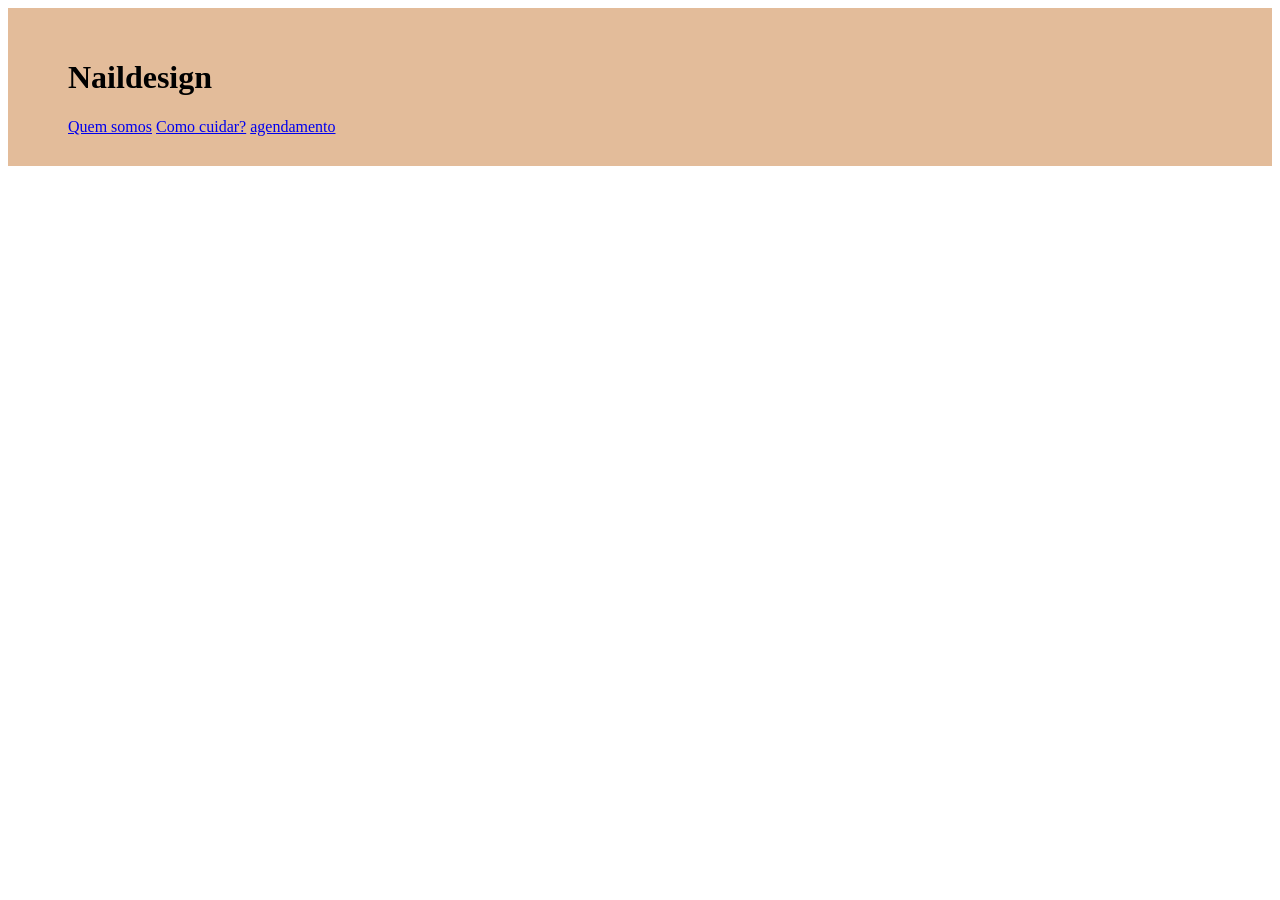
==== index.html @ 1344aaf9 "att" ====
<!DOCTYPE html>
<html lang="en">
<head>
    <meta charset="UTF-8">
    <meta name="viewport" content="width=device-width, initial-scale=1.0">
    <title>Naildesign</title>
    <link rel="stylesheet" href="style.css">
</head>
<body>
    <header>
        <h1>
            Naildesign
        </h1>
        <nav>
            <a href="quemsomos.html">Quem somos</a>
            <a href="comocuidar.htm">Como cuidar?</a>
            <a href="agendamento.html">agendamento</a>
        </nav>
    </header>
    
</body>
</html>
---- style.css ----
header{
    background-color: #E3BC9A;
    padding: 30px 60px;
    justify-content: space-between; 
    

}
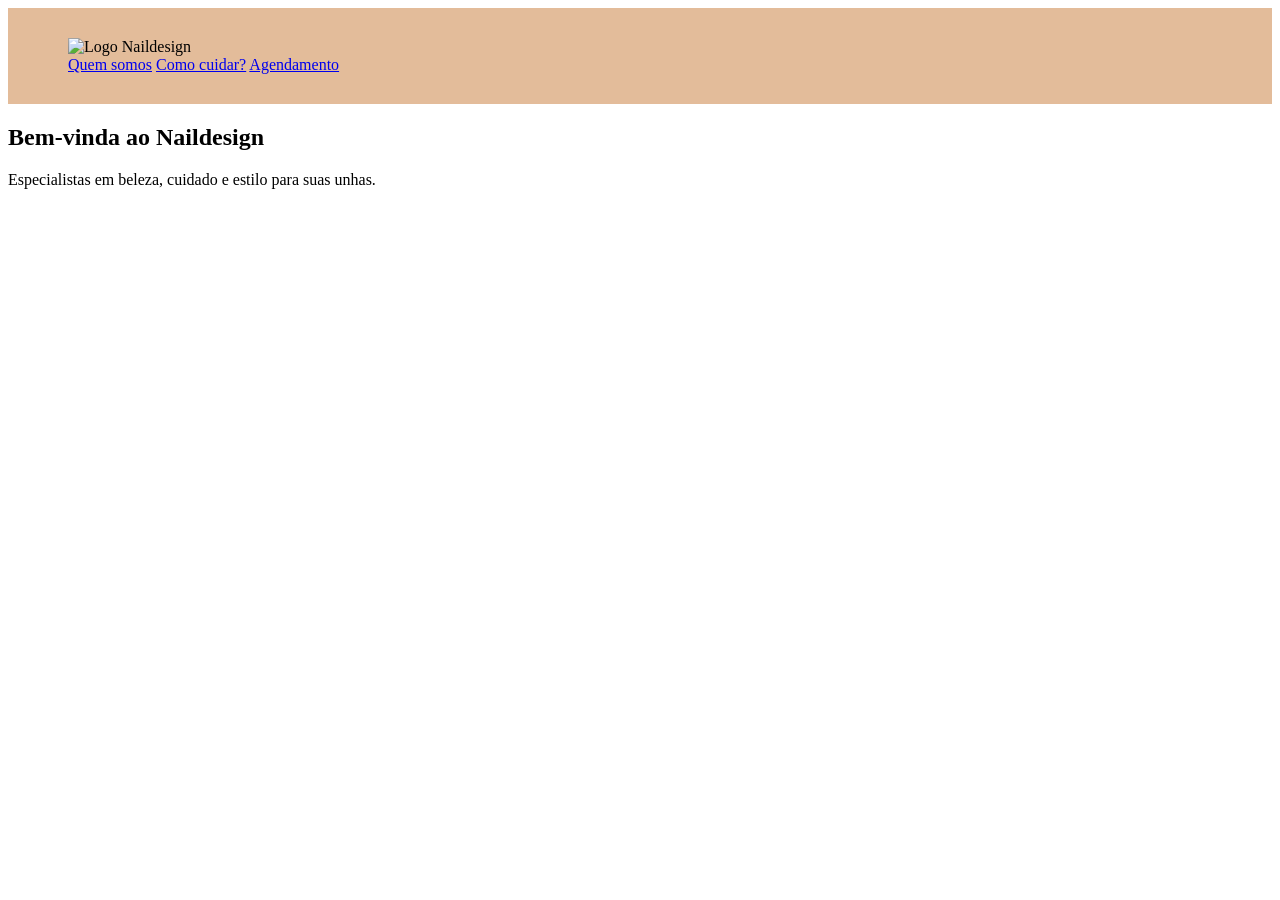
==== commit 2fb3d538: "style Html Updated HTML structure and language to Portuguese. Added logo image and main content." ====
--- a/index.html
+++ b/index.html
@@ -1,5 +1,5 @@
 <!DOCTYPE html>
-<html lang="en">
+<html lang="pt-BR">
 <head>
     <meta charset="UTF-8">
     <meta name="viewport" content="width=device-width, initial-scale=1.0">
@@ -7,16 +7,20 @@
     <link rel="stylesheet" href="style.css">
 </head>
 <body>
+
     <header>
-        <h1>
-            Naildesign
-        </h1>
+        <img src="./images/logo.jpg" alt="Logo Naildesign" class="logo">
         <nav>
             <a href="quemsomos.html">Quem somos</a>
-            <a href="comocuidar.htm">Como cuidar?</a>
-            <a href="agendamento.html">agendamento</a>
+            <a href="comocuidar.html">Como cuidar?</a>
+            <a href="agendamento.html">Agendamento</a>
         </nav>
     </header>
-    
+
+    <main>
+        <h2>Bem-vinda ao Naildesign</h2>
+        <p>Especialistas em beleza, cuidado e estilo para suas unhas.</p>
+    </main>
+
 </body>
-</html>+</html>
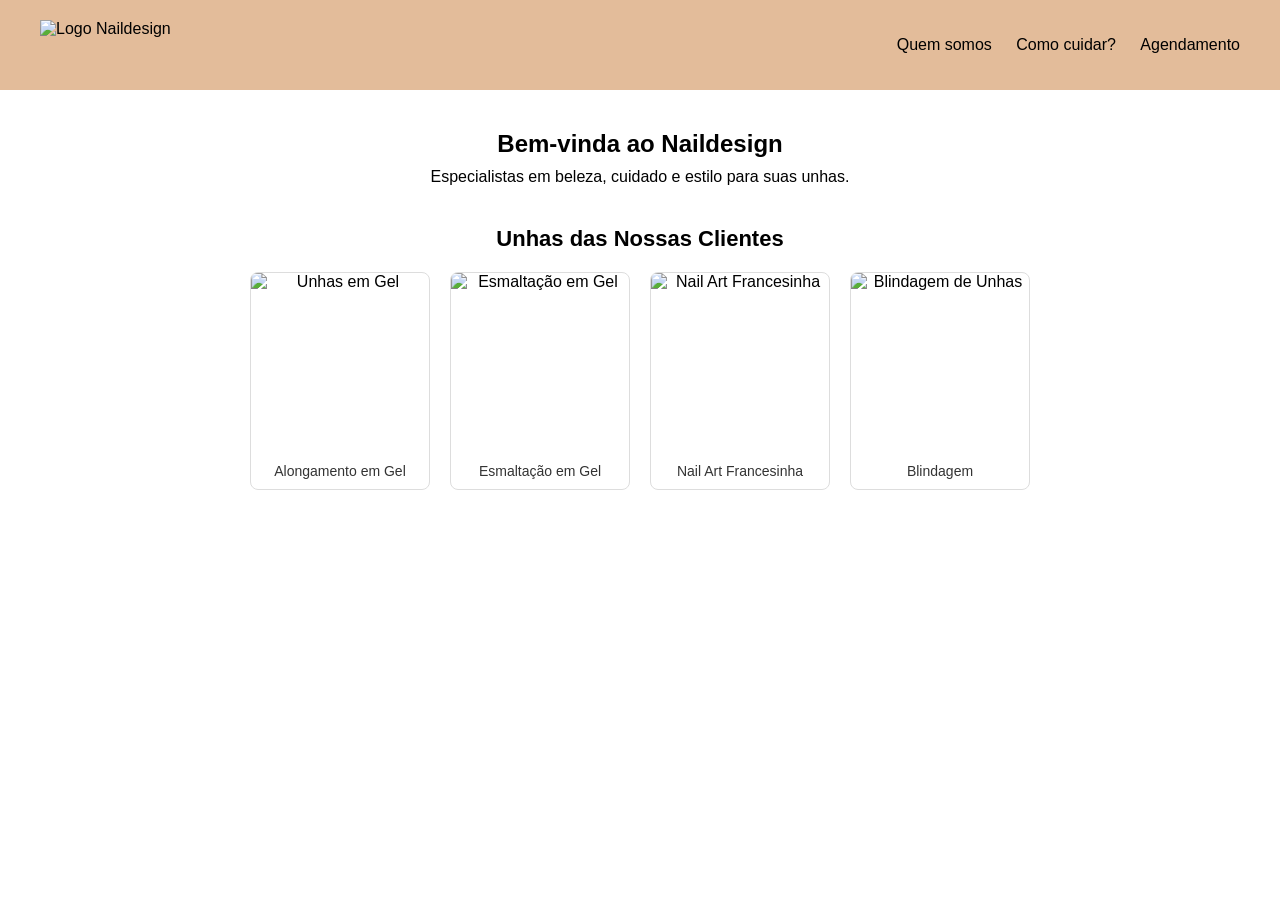
==== commit af374469: "feat" ====
--- a/index.html
+++ b/index.html
@@ -20,7 +20,33 @@
     <main>
         <h2>Bem-vinda ao Naildesign</h2>
         <p>Especialistas em beleza, cuidado e estilo para suas unhas.</p>
+
+        <section class="sessao-galeria">
+            <h3>Unhas das Nossas Clientes</h3>
+            
+            <div class="galeria-unhas">
+                <div class="card-unha">
+                    <img src="./images/unha1.webp" alt="Unhas em Gel">
+                    <p>Alongamento em Gel</p>
+                </div>
+                
+                <div class="card-unha">
+                    <img src="./images/images.jpg" alt="Esmaltação em Gel">
+                    <p>Esmaltação em Gel</p>
+                </div>
+                
+                <div class="card-unha">
+                    <img src="./images/unha3.webp" alt="Nail Art Francesinha">
+                    <p>Nail Art Francesinha</p>
+                </div>
+                
+                <div class="card-unha">
+                    <img src="./images/imagem5.jpg" alt="Blindagem de Unhas">
+                    <p>Blindagem</p>
+                </div>
+            </div>
+        </section>
     </main>
 
 </body>
-</html>
+</html>
--- a/style.css
+++ b/style.css
@@ -1,7 +1,196 @@
-header{
+/* Limpa as margens padrão do navegador */
+* {
+    margin: 0;
+    padding: 0;
+    box-sizing: border-box;
+    font-family: Arial, sans-serif;
+}
+
+/* Cabeçalho com Flexbox */
+header {
     background-color: #E3BC9A;
-    padding: 30px 60px;
-    justify-content: space-between; 
-    
+    padding: 20px 40px;
+    display: flex;
+    justify-content: space-between; /* Logo na esquerda, links na direita */
+    align-items: center;            /* Alinha os dois na vertical */
+}
 
-}+/* Tamanho da logo */
+.logo { 
+    height: 50px;
+}
+
+/* Links do menu */
+header nav a {
+    text-decoration: none;
+    color: #000000;
+    margin-left: 20px; /* Espaço entre os links */
+    font-size: 16px;
+}
+
+/* Conteúdo principal da página */
+main {
+    padding: 40px;
+    text-align: center;
+}
+
+main h2 {
+    margin-bottom: 10px;
+}
+
+.sessao-galeria {
+    margin-top: 40px;
+}
+
+.sessao-galeria h3 {
+    margin-bottom: 20px;
+    font-size: 22px;
+}
+
+/* Container principal com Flexbox */
+.galeria-unhas {
+    display: flex;             /* Ativa o Flexbox */
+    flex-wrap: wrap;           /* Permite quebrar linha se não couber na tela */
+    justify-content: center;   /* Centraliza os itens na tela */
+    gap: 20px;                 /* Espaço entre as fotos */
+}
+
+/* Card individual de cada unha */
+.card-unha {
+    display: flex;             /* Flexbox interno para alinhar foto e texto */
+    flex-direction: column;    /* Coloca o texto embaixo da foto */
+    align-items: center;       /* Centraliza o conteúdo dentro do card */
+    background-color: #fff;
+    border: 1px solid #ddd;
+    border-radius: 8px;
+    overflow: hidden;          /* Corta a imagem nas pontas arredondadas */
+    width: 180px;              /* Largura fixa para cada card */
+}
+
+/* Foto da unha */
+.card-unha img {
+    width: 100%;
+    height: 180px;
+    object-fit: cover;         /* Ajusta a foto sem distorcer */
+}
+
+/* Legenda da foto */
+.card-unha p {
+    padding: 10px;
+    font-size: 14px;
+    color: #333;
+}
+
+/* Seção Quem Somos (Flexbox) */
+.sessao-equipe {
+    margin-top: 30px;
+    display: flex;
+    justify-content: center;
+}
+
+.equipe-card {
+    display: flex;
+    align-items: center;
+    gap: 25px;
+    max-width: 700px;
+    background-color: #fdfdfd;
+    padding: 20px;
+    border: 1px solid #ddd;
+    border-radius: 8px;
+    text-align: left;
+}
+
+.equipe-foto {
+    width: 180px;
+    height: 180px;
+    object-fit: cover;
+    border-radius: 8px;
+}
+
+.equipe-texto h3 {
+    margin-bottom: 10px;
+    color: #333;
+}
+
+.equipe-texto p {
+    color: #666;
+    line-height: 1.5;
+}
+
+/* Quebra no celular para a foto ficar em cima do texto */
+@media (max-width: 600px) {
+    .equipe-card {
+        flex-direction: column;
+        text-align: center;
+    }
+}
+/* Seção Como Cuidar (Flexbox) */
+.container-cuidados {
+    display: flex;
+    flex-wrap: wrap;
+    justify-content: center;
+    gap: 20px;
+    margin-top: 30px;
+}
+
+.card-cuidado {
+    flex: 1 1 250px;
+    max-width: 350px;
+    background-color: #ffffff;
+    border: 1px solid #ddd;
+    border-radius: 8px;
+    padding: 20px;
+    text-align: left;
+}
+
+.card-cuidado h3 {
+    font-size: 16px;
+    color: #333;
+    margin-bottom: 10px;
+}
+
+.card-cuidado p {
+    font-size: 14px;
+    color: #666;
+    line-height: 1.5;
+}
+/* Formulário de Agendamento */
+form {
+    max-width: 320px;
+    margin: 25px auto;
+    display: flex;
+    flex-direction: column;
+    gap: 10px;
+    text-align: left;
+}
+
+form label {
+    font-size: 14px;
+    font-weight: bold;
+    color: #333;
+}
+
+form input, 
+form select {
+    padding: 8px 10px;
+    border: 1px solid #ccc;
+    border-radius: 4px;
+    font-size: 14px;
+    outline: none;
+}
+
+form button {
+    margin-top: 10px;
+    padding: 10px;
+    background-color: #E3BC9A;
+    border: none;
+    border-radius: 4px;
+    font-size: 15px;
+    font-weight: bold;
+    cursor: pointer;
+    transition: 0.2s;
+}
+
+form button:hover {
+    filter: brightness(0.92);
+}
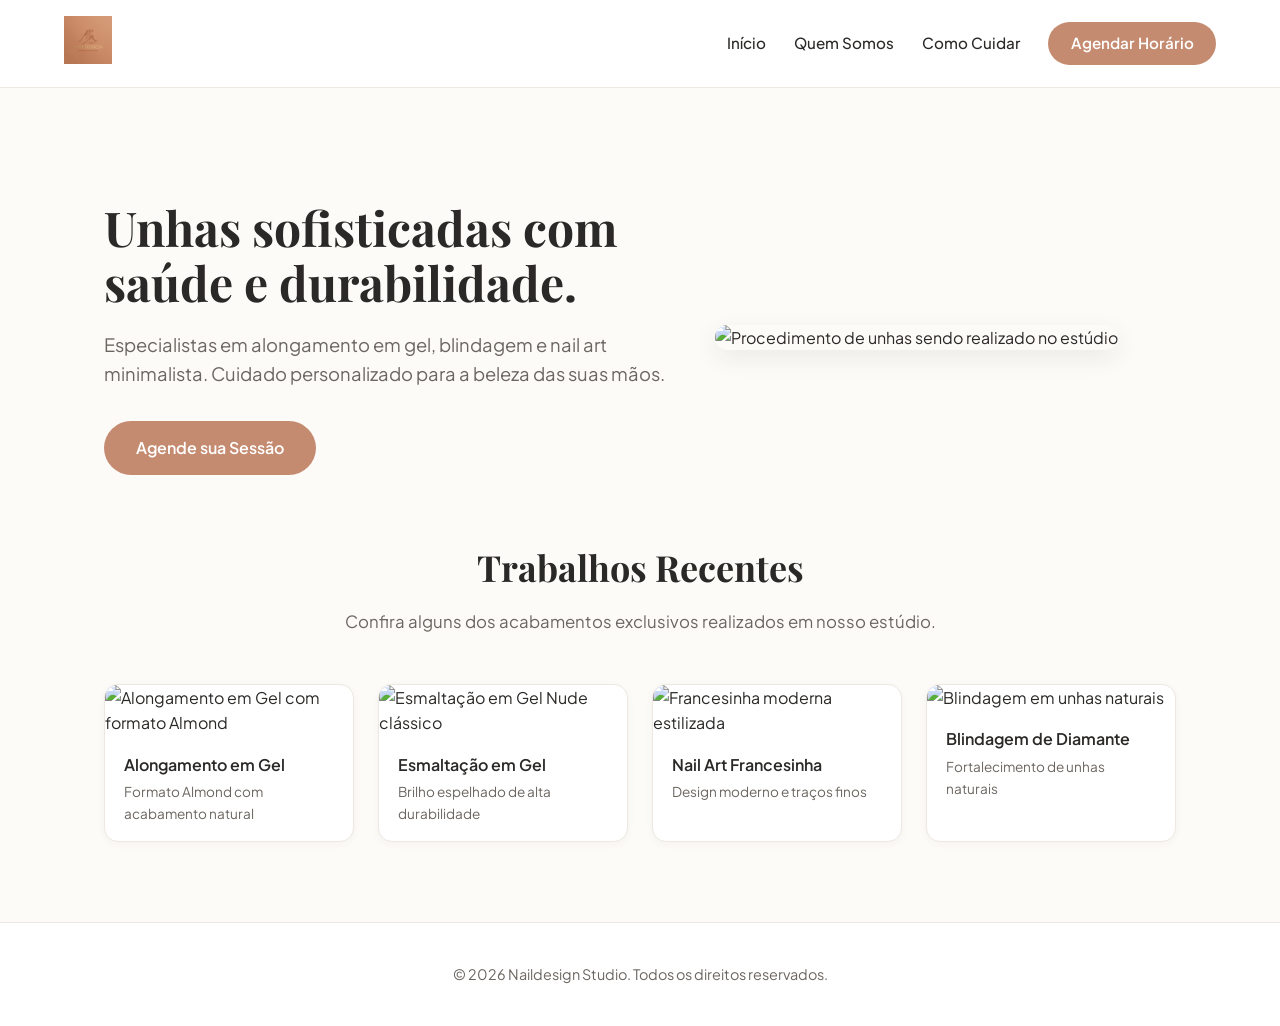
==== commit 38028f43: "comocuidar.html" ====
--- a/index.html
+++ b/index.html
@@ -1,52 +1,82 @@
 <!DOCTYPE html>
 <html lang="pt-BR">
 <head>
-    <meta charset="UTF-8">
-    <meta name="viewport" content="width=device-width, initial-scale=1.0">
-    <title>Naildesign</title>
-    <link rel="stylesheet" href="style.css">
+  <meta charset="UTF-8">
+  <meta name="viewport" content="width=device-width, initial-scale=1.0">
+  <title>Naildesign | Estúdio de Beleza e Cuidado</title>
+  <link rel="stylesheet" href="style.css">
 </head>
 <body>
 
-    <header>
-        <img src="./images/logo.jpg" alt="Logo Naildesign" class="logo">
-        <nav>
-            <a href="quemsomos.html">Quem somos</a>
-            <a href="comocuidar.html">Como cuidar?</a>
-            <a href="agendamento.html">Agendamento</a>
-        </nav>
-    </header>
+  <header class="header">
+    <a href="index.html"><img src="./images/logo.jpg" alt="Naildesign Studio" class="brand-logo"></a>
+    <nav class="nav-links">
+      <a href="index.html" class="nav-link">Início</a>
+      <a href="quemsomos.html" class="nav-link">Quem Somos</a>
+      <a href="comocuidar.html" class="nav-link">Como Cuidar</a>
+      <a href="agendamento.html" class="nav-link btn-nav">Agendar Horário</a>
+    </nav>
+  </header>
 
-    <main>
-        <h2>Bem-vinda ao Naildesign</h2>
-        <p>Especialistas em beleza, cuidado e estilo para suas unhas.</p>
+  <main class="container">
+    <!-- Hero Section -->
+    <section class="hero">
+      <div class="hero-content">
+        <h1>Unhas sofisticadas com saúde e durabilidade.</h1>
+        <p>Especialistas em alongamento em gel, blindagem e nail art minimalista. Cuidado personalizado para a beleza das suas mãos.</p>
+        <a href="agendamento.html" class="btn-primary" style="width: auto;">Agende sua Sessão</a>
+      </div>
+      <div class="hero-image">
+        <img src="./images/hero.jpg" alt="Procedimento de unhas sendo realizado no estúdio">
+      </div>
+    </section>
 
-        <section class="sessao-galeria">
-            <h3>Unhas das Nossas Clientes</h3>
-            
-            <div class="galeria-unhas">
-                <div class="card-unha">
-                    <img src="./images/unha1.webp" alt="Unhas em Gel">
-                    <p>Alongamento em Gel</p>
-                </div>
-                
-                <div class="card-unha">
-                    <img src="./images/images.jpg" alt="Esmaltação em Gel">
-                    <p>Esmaltação em Gel</p>
-                </div>
-                
-                <div class="card-unha">
-                    <img src="./images/unha3.webp" alt="Nail Art Francesinha">
-                    <p>Nail Art Francesinha</p>
-                </div>
-                
-                <div class="card-unha">
-                    <img src="./images/imagem5.jpg" alt="Blindagem de Unhas">
-                    <p>Blindagem</p>
-                </div>
-            </div>
-        </section>
-    </main>
+    <!-- Galeria de Trabalhos Recentes -->
+    <section>
+      <div class="section-header">
+        <h2>Trabalhos Recentes</h2>
+        <p>Confira alguns dos acabamentos exclusivos realizados em nosso estúdio.</p>
+      </div>
+
+      <div class="gallery-grid">
+        <article class="gallery-card">
+          <img src="./images/unha1.jpg" alt="Alongamento em Gel com formato Almond">
+          <div class="gallery-info">
+            <h4>Alongamento em Gel</h4>
+            <p>Formato Almond com acabamento natural</p>
+          </div>
+        </article>
+
+        <article class="gallery-card">
+          <img src="./images/unha2.jpg" alt="Esmaltação em Gel Nude clássico">
+          <div class="gallery-info">
+            <h4>Esmaltação em Gel</h4>
+            <p>Brilho espelhado de alta durabilidade</p>
+          </div>
+        </article>
+
+        <article class="gallery-card">
+          <img src="./images/unha3.jpg" alt="Francesinha moderna estilizada">
+          <div class="gallery-info">
+            <h4>Nail Art Francesinha</h4>
+            <p>Design moderno e traços finos</p>
+          </div>
+        </article>
+
+        <article class="gallery-card">
+          <img src="./images/unha4.jpg" alt="Blindagem em unhas naturais">
+          <div class="gallery-info">
+            <h4>Blindagem de Diamante</h4>
+            <p>Fortalecimento de unhas naturais</p>
+          </div>
+        </article>
+      </div>
+    </section>
+  </main>
+
+  <footer>
+    <p>&copy; 2026 Naildesign Studio. Todos os direitos reservados.</p>
+  </footer>
 
 </body>
 </html>
--- a/style.css
+++ b/style.css
@@ -1,196 +1,376 @@
-/* Limpa as margens padrão do navegador */
+@import url('https://fonts.googleapis.com/css2?family=Playfair+Display:ital,wght@0,500;0,700;1,400&family=Plus+Jakarta+Sans:wght@400;500;600;700&display=swap');
+
+:root {
+  --primary: #c48b71;
+  --primary-dark: #a26950;
+  --primary-light: #f5ebe6;
+  --text-main: #2b2927;
+  --text-muted: #6b6661;
+  --bg-page: #fdfbf7;
+  --bg-surface: #ffffff;
+  --border-color: #ede8e1;
+  --shadow-sm: 0 2px 8px rgba(43, 41, 39, 0.04);
+  --shadow-md: 0 8px 24px rgba(43, 41, 39, 0.08);
+  --radius-sm: 8px;
+  --radius-md: 14px;
+  --radius-full: 9999px;
+  --transition: all 0.25s cubic-bezier(0.16, 1, 0.3, 1);
+}
+
 * {
-    margin: 0;
-    padding: 0;
-    box-sizing: border-box;
-    font-family: Arial, sans-serif;
-}
-
-/* Cabeçalho com Flexbox */
-header {
-    background-color: #E3BC9A;
-    padding: 20px 40px;
-    display: flex;
-    justify-content: space-between; /* Logo na esquerda, links na direita */
-    align-items: center;            /* Alinha os dois na vertical */
-}
-
-/* Tamanho da logo */
-.logo { 
-    height: 50px;
-}
-
-/* Links do menu */
-header nav a {
-    text-decoration: none;
-    color: #000000;
-    margin-left: 20px; /* Espaço entre os links */
-    font-size: 16px;
-}
-
-/* Conteúdo principal da página */
-main {
-    padding: 40px;
-    text-align: center;
-}
-
-main h2 {
-    margin-bottom: 10px;
-}
-
-.sessao-galeria {
-    margin-top: 40px;
-}
-
-.sessao-galeria h3 {
-    margin-bottom: 20px;
-    font-size: 22px;
-}
-
-/* Container principal com Flexbox */
-.galeria-unhas {
-    display: flex;             /* Ativa o Flexbox */
-    flex-wrap: wrap;           /* Permite quebrar linha se não couber na tela */
-    justify-content: center;   /* Centraliza os itens na tela */
-    gap: 20px;                 /* Espaço entre as fotos */
-}
-
-/* Card individual de cada unha */
-.card-unha {
-    display: flex;             /* Flexbox interno para alinhar foto e texto */
-    flex-direction: column;    /* Coloca o texto embaixo da foto */
-    align-items: center;       /* Centraliza o conteúdo dentro do card */
-    background-color: #fff;
-    border: 1px solid #ddd;
-    border-radius: 8px;
-    overflow: hidden;          /* Corta a imagem nas pontas arredondadas */
-    width: 180px;              /* Largura fixa para cada card */
-}
-
-/* Foto da unha */
-.card-unha img {
-    width: 100%;
-    height: 180px;
-    object-fit: cover;         /* Ajusta a foto sem distorcer */
-}
-
-/* Legenda da foto */
-.card-unha p {
-    padding: 10px;
-    font-size: 14px;
-    color: #333;
-}
-
-/* Seção Quem Somos (Flexbox) */
-.sessao-equipe {
-    margin-top: 30px;
-    display: flex;
-    justify-content: center;
-}
-
-.equipe-card {
-    display: flex;
-    align-items: center;
-    gap: 25px;
-    max-width: 700px;
-    background-color: #fdfdfd;
-    padding: 20px;
-    border: 1px solid #ddd;
-    border-radius: 8px;
-    text-align: left;
-}
-
-.equipe-foto {
-    width: 180px;
-    height: 180px;
-    object-fit: cover;
-    border-radius: 8px;
-}
-
-.equipe-texto h3 {
-    margin-bottom: 10px;
-    color: #333;
-}
-
-.equipe-texto p {
-    color: #666;
-    line-height: 1.5;
-}
-
-/* Quebra no celular para a foto ficar em cima do texto */
-@media (max-width: 600px) {
-    .equipe-card {
-        flex-direction: column;
-        text-align: center;
-    }
-}
-/* Seção Como Cuidar (Flexbox) */
-.container-cuidados {
-    display: flex;
+  margin: 0;
+  padding: 0;
+  box-sizing: border-box;
+}
+
+body {
+  font-family: 'Plus Jakarta Sans', sans-serif;
+  background-color: var(--bg-page);
+  color: var(--text-main);
+  line-height: 1.6;
+  -webkit-font-smoothing: antialiased;
+}
+
+h1, h2, h3 {
+  font-family: 'Playfair Display', serif;
+  font-weight: 700;
+  color: var(--text-main);
+}
+
+/* Header & Nav */
+.header {
+  position: sticky;
+  top: 0;
+  background-color: rgba(255, 255, 255, 0.92);
+  backdrop-filter: blur(10px);
+  border-bottom: 1px solid var(--border-color);
+  padding: 1rem 5%;
+  display: flex;
+  justify-content: space-between;
+  align-items: center;
+  z-index: 100;
+}
+
+.brand-logo {
+  height: 48px;
+  width: auto;
+  object-fit: contain;
+}
+
+.nav-links {
+  display: flex;
+  align-items: center;
+  gap: 1.75rem;
+}
+
+.nav-link {
+  text-decoration: none;
+  color: var(--text-main);
+  font-weight: 500;
+  font-size: 0.95rem;
+  transition: var(--transition);
+}
+
+.nav-link:hover {
+  color: var(--primary);
+}
+
+.btn-nav {
+  background-color: var(--primary);
+  color: #fff !important;
+  padding: 0.6rem 1.4rem;
+  border-radius: var(--radius-full);
+  font-weight: 600;
+}
+
+.btn-nav:hover {
+  background-color: var(--primary-dark);
+  transform: translateY(-1px);
+}
+
+/* Main Layout */
+.container {
+  max-width: 1120px;
+  margin: 0 auto;
+  padding: 3rem 1.5rem 5rem;
+}
+
+.section-header {
+  text-align: center;
+  max-width: 600px;
+  margin: 0 auto 3rem;
+}
+
+.section-header h2 {
+  font-size: 2.25rem;
+  margin-bottom: 0.75rem;
+}
+
+.section-header p {
+  color: var(--text-muted);
+  font-size: 1.05rem;
+}
+
+/* Hero Section */
+.hero {
+  display: flex;
+  align-items: center;
+  gap: 3rem;
+  padding: 4rem 0;
+}
+
+.hero-content {
+  flex: 1.1;
+}
+
+.hero-content h1 {
+  font-size: 3rem;
+  line-height: 1.15;
+  margin-bottom: 1.25rem;
+}
+
+.hero-content p {
+  color: var(--text-muted);
+  font-size: 1.15rem;
+  margin-bottom: 2rem;
+}
+
+.hero-image {
+  flex: 0.9;
+}
+
+.hero-image img {
+  width: 100%;
+  height: 420px;
+  object-fit: cover;
+  border-radius: var(--radius-md);
+  box-shadow: var(--shadow-md);
+}
+
+/* Galeria de Fotos / Trabalhos */
+.gallery-grid {
+  display: flex;
+  flex-wrap: wrap;
+  gap: 1.5rem;
+  justify-content: center;
+}
+
+.gallery-card {
+  flex: 1 1 240px;
+  max-width: 260px;
+  background-color: var(--bg-surface);
+  border: 1px solid var(--border-color);
+  border-radius: var(--radius-md);
+  overflow: hidden;
+  box-shadow: var(--shadow-sm);
+  transition: var(--transition);
+}
+
+.gallery-card:hover {
+  transform: translateY(-4px);
+  box-shadow: var(--shadow-md);
+}
+
+.gallery-card img {
+  width: 100%;
+  height: 240px;
+  object-fit: cover;
+}
+
+.gallery-info {
+  padding: 1rem 1.2rem;
+}
+
+.gallery-info h4 {
+  font-size: 1rem;
+  font-weight: 600;
+  margin-bottom: 0.25rem;
+}
+
+.gallery-info p {
+  font-size: 0.85rem;
+  color: var(--text-muted);
+}
+
+/* Card Quem Somos / Equipe */
+.team-wrapper {
+  display: flex;
+  align-items: center;
+  gap: 3.5rem;
+  background-color: var(--bg-surface);
+  border: 1px solid var(--border-color);
+  border-radius: var(--radius-md);
+  padding: 2.5rem;
+  box-shadow: var(--shadow-sm);
+}
+
+.team-wrapper img {
+  width: 320px;
+  height: 380px;
+  object-fit: cover;
+  border-radius: var(--radius-sm);
+}
+
+.team-details h3 {
+  font-size: 1.8rem;
+  margin-bottom: 1rem;
+}
+
+.team-details p {
+  color: var(--text-muted);
+  margin-bottom: 1.25rem;
+  line-height: 1.7;
+}
+
+/* Cards de Cuidados */
+.tips-grid {
+  display: flex;
+  flex-wrap: wrap;
+  gap: 1.5rem;
+  justify-content: center;
+}
+
+.tip-card {
+  flex: 1 1 300px;
+  max-width: 350px;
+  background: var(--bg-surface);
+  border: 1px solid var(--border-color);
+  padding: 1.75rem;
+  border-radius: var(--radius-md);
+  box-shadow: var(--shadow-sm);
+  transition: var(--transition);
+}
+
+.tip-card:hover {
+  border-color: var(--primary);
+  transform: translateY(-2px);
+}
+
+.tip-card h3 {
+  font-size: 1.2rem;
+  margin-bottom: 0.75rem;
+  color: var(--primary-dark);
+}
+
+.tip-card p {
+  color: var(--text-muted);
+  font-size: 0.95rem;
+}
+
+/* Formulário Profissional */
+.booking-container {
+  max-width: 520px;
+  margin: 0 auto;
+  background: var(--bg-surface);
+  border: 1px solid var(--border-color);
+  border-radius: var(--radius-md);
+  padding: 2.5rem;
+  box-shadow: var(--shadow-md);
+}
+
+.form-group {
+  margin-bottom: 1.25rem;
+  display: flex;
+  flex-direction: column;
+}
+
+.form-row {
+  display: flex;
+  gap: 1rem;
+}
+
+.form-row .form-group {
+  flex: 1;
+}
+
+.form-group label {
+  font-size: 0.85rem;
+  font-weight: 600;
+  margin-bottom: 0.4rem;
+  color: var(--text-main);
+  text-transform: uppercase;
+  letter-spacing: 0.5px;
+}
+
+.form-group input,
+.form-group select,
+.form-group textarea {
+  width: 100%;
+  padding: 0.75rem 1rem;
+  font-family: inherit;
+  font-size: 0.95rem;
+  background: #fdfdfd;
+  border: 1px solid #d4ceca;
+  border-radius: var(--radius-sm);
+  transition: var(--transition);
+}
+
+.form-group input:focus,
+.form-group select:focus,
+.form-group textarea:focus {
+  outline: none;
+  border-color: var(--primary);
+  box-shadow: 0 0 0 3px rgba(196, 139, 113, 0.15);
+  background: #fff;
+}
+
+.btn-primary {
+  display: inline-block;
+  background-color: var(--primary);
+  color: #fff;
+  border: none;
+  border-radius: var(--radius-full);
+  padding: 0.9rem 2rem;
+  font-size: 1rem;
+  font-weight: 600;
+  cursor: pointer;
+  text-decoration: none;
+  transition: var(--transition);
+  width: 100%;
+  text-align: center;
+}
+
+.btn-primary:hover {
+  background-color: var(--primary-dark);
+  box-shadow: 0 4px 12px rgba(162, 105, 80, 0.25);
+}
+
+/* Footer */
+footer {
+  border-top: 1px solid var(--border-color);
+  padding: 2.5rem 1.5rem;
+  text-align: center;
+  font-size: 0.9rem;
+  color: var(--text-muted);
+  background-color: #fff;
+}
+
+/* Responsividade Mobile */
+@media (max-width: 820px) {
+  .header {
+    flex-direction: column;
+    gap: 1rem;
+    padding: 1.25rem;
+  }
+  
+  .nav-links {
     flex-wrap: wrap;
     justify-content: center;
-    gap: 20px;
-    margin-top: 30px;
-}
-
-.card-cuidado {
-    flex: 1 1 250px;
-    max-width: 350px;
-    background-color: #ffffff;
-    border: 1px solid #ddd;
-    border-radius: 8px;
-    padding: 20px;
-    text-align: left;
-}
-
-.card-cuidado h3 {
-    font-size: 16px;
-    color: #333;
-    margin-bottom: 10px;
-}
-
-.card-cuidado p {
-    font-size: 14px;
-    color: #666;
-    line-height: 1.5;
-}
-/* Formulário de Agendamento */
-form {
-    max-width: 320px;
-    margin: 25px auto;
-    display: flex;
+    gap: 1rem;
+  }
+
+  .hero, .team-wrapper {
     flex-direction: column;
-    gap: 10px;
-    text-align: left;
-}
-
-form label {
-    font-size: 14px;
-    font-weight: bold;
-    color: #333;
-}
-
-form input, 
-form select {
-    padding: 8px 10px;
-    border: 1px solid #ccc;
-    border-radius: 4px;
-    font-size: 14px;
-    outline: none;
-}
-
-form button {
-    margin-top: 10px;
-    padding: 10px;
-    background-color: #E3BC9A;
-    border: none;
-    border-radius: 4px;
-    font-size: 15px;
-    font-weight: bold;
-    cursor: pointer;
-    transition: 0.2s;
-}
-
-form button:hover {
-    filter: brightness(0.92);
-}
+    text-align: center;
+  }
+
+  .team-wrapper img {
+    width: 100%;
+    height: 300px;
+  }
+
+  .form-row {
+    flex-direction: column;
+    gap: 0;
+  }
+}
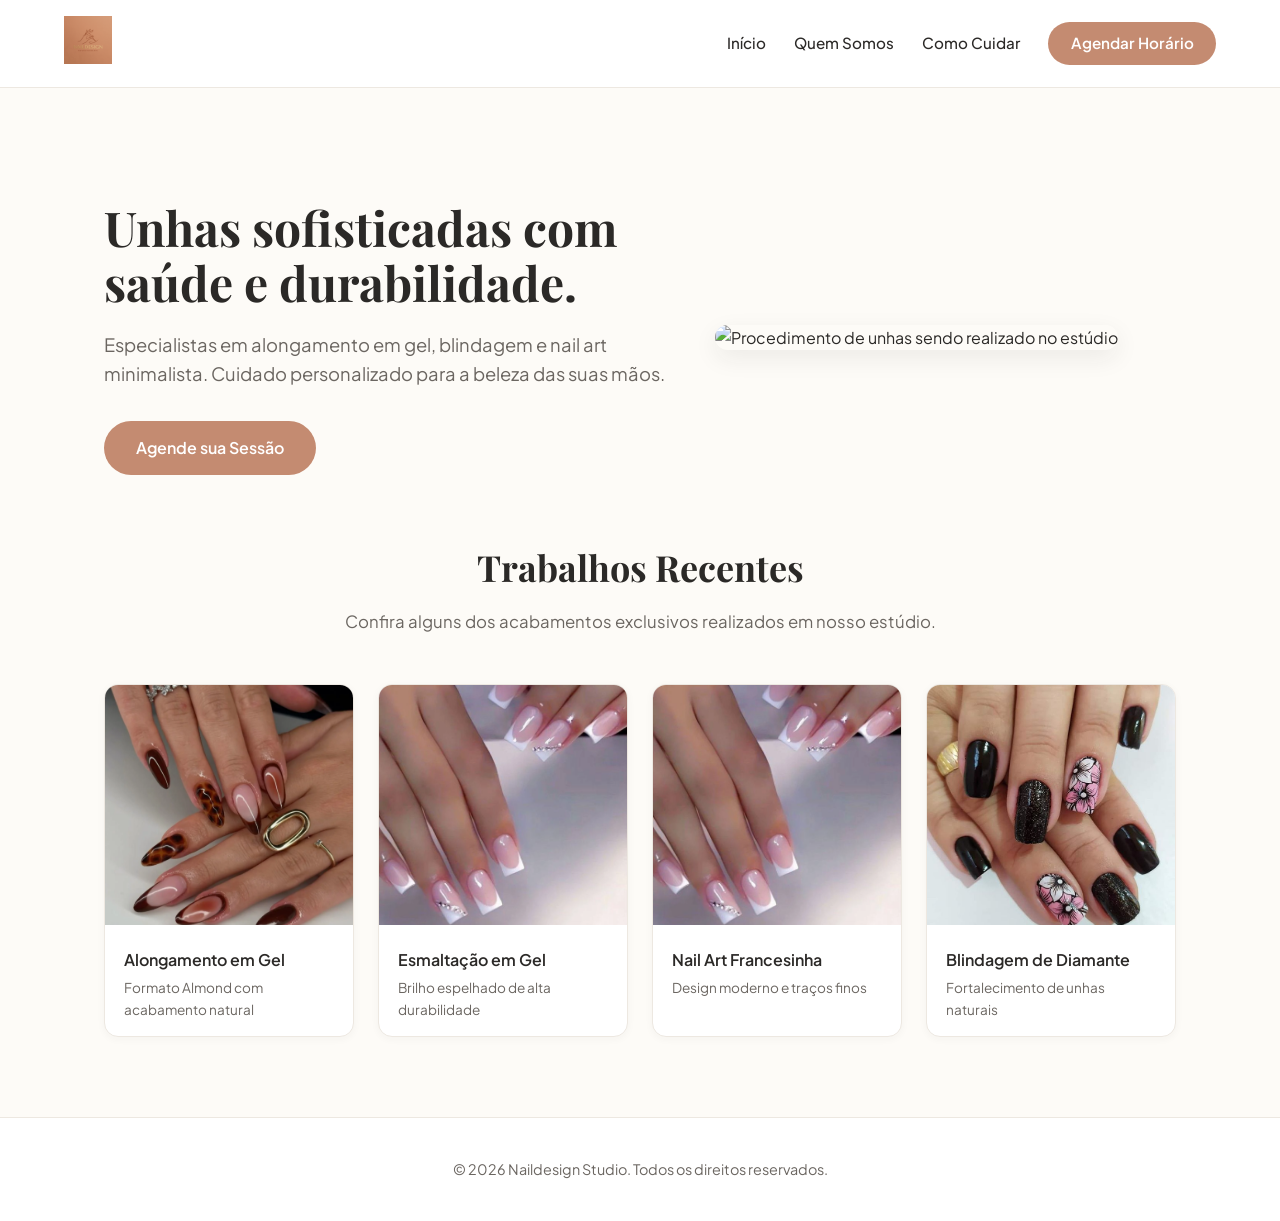
==== commit bb10ce41: "update" ====
--- a/index.html
+++ b/index.html
@@ -40,7 +40,7 @@
 
       <div class="gallery-grid">
         <article class="gallery-card">
-          <img src="./images/unha1.jpg" alt="Alongamento em Gel com formato Almond">
+          <img src="./images/unha1.webp" alt="Alongamento em Gel com formato Almond">
           <div class="gallery-info">
             <h4>Alongamento em Gel</h4>
             <p>Formato Almond com acabamento natural</p>
@@ -48,7 +48,7 @@
         </article>
 
         <article class="gallery-card">
-          <img src="./images/unha2.jpg" alt="Esmaltação em Gel Nude clássico">
+          <img src="./images/unha2.webp" alt="Esmaltação em Gel Nude clássico">
           <div class="gallery-info">
             <h4>Esmaltação em Gel</h4>
             <p>Brilho espelhado de alta durabilidade</p>
@@ -56,7 +56,7 @@
         </article>
 
         <article class="gallery-card">
-          <img src="./images/unha3.jpg" alt="Francesinha moderna estilizada">
+          <img src="./images/unha3.webp" alt="Francesinha moderna estilizada">
           <div class="gallery-info">
             <h4>Nail Art Francesinha</h4>
             <p>Design moderno e traços finos</p>
@@ -64,7 +64,7 @@
         </article>
 
         <article class="gallery-card">
-          <img src="./images/unha4.jpg" alt="Blindagem em unhas naturais">
+          <img src="./images/imagem5.jpg" alt="Blindagem em unhas naturais">
           <div class="gallery-info">
             <h4>Blindagem de Diamante</h4>
             <p>Fortalecimento de unhas naturais</p>
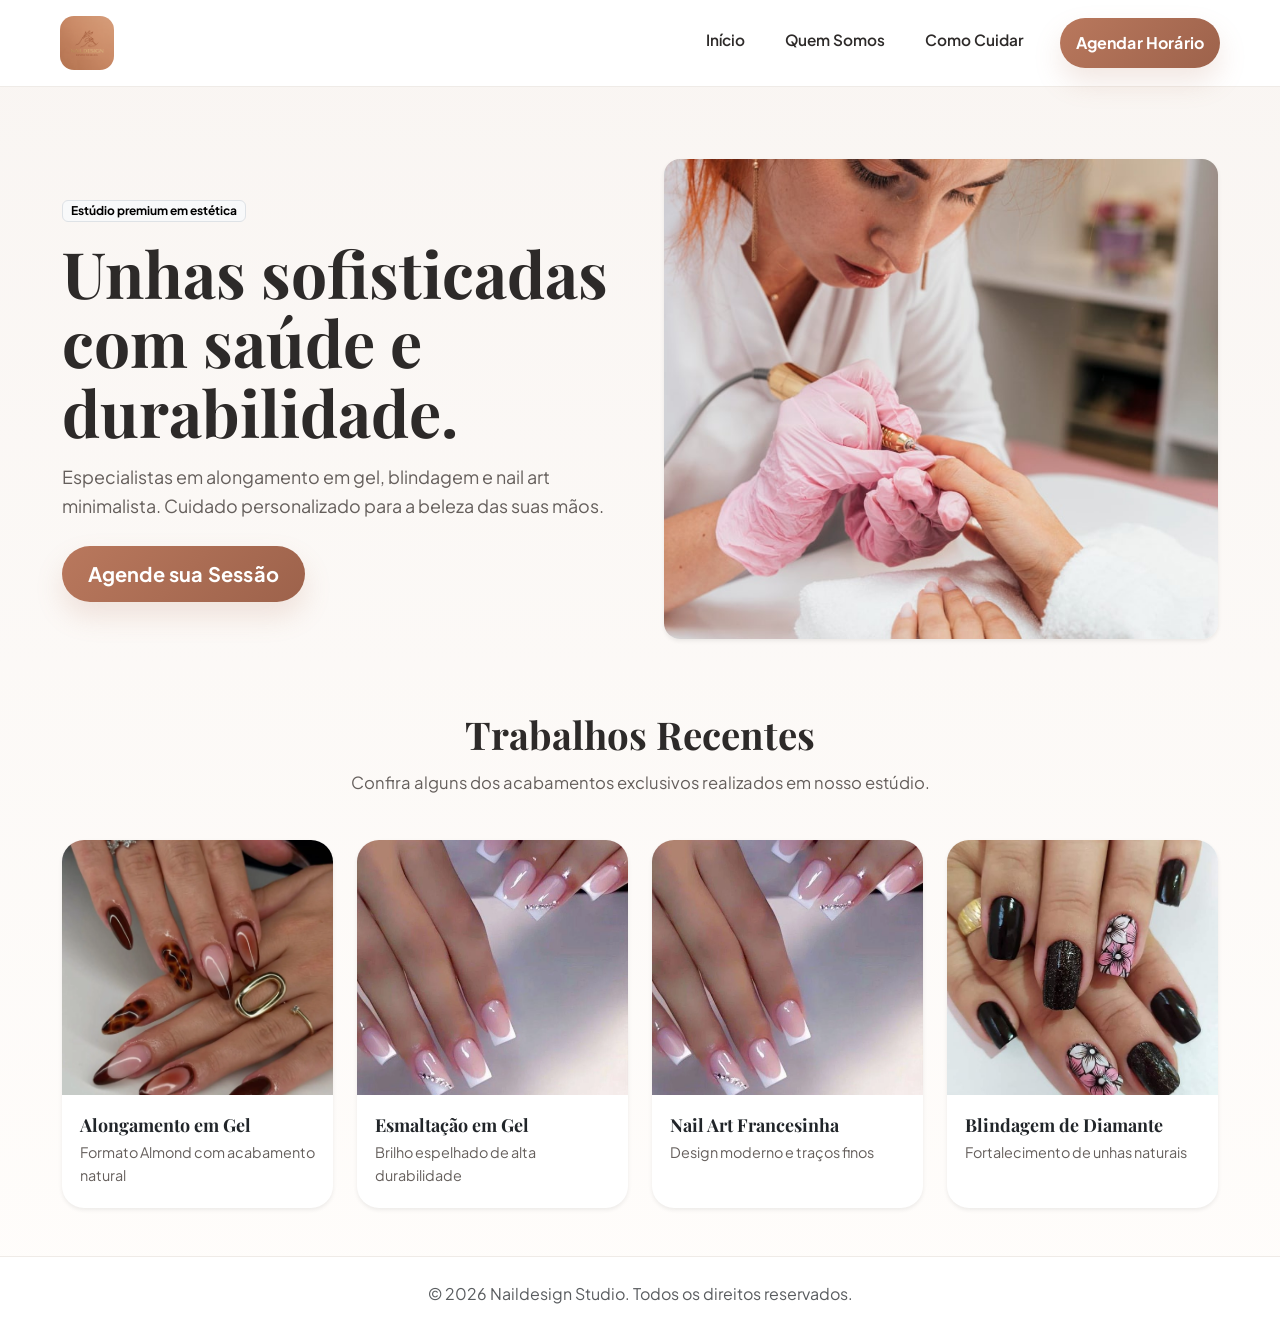
==== commit 7940e4ee: "style: alteracao na estilizacao" ====
--- a/index.html
+++ b/index.html
@@ -4,79 +4,97 @@
   <meta charset="UTF-8">
   <meta name="viewport" content="width=device-width, initial-scale=1.0">
   <title>Naildesign | Estúdio de Beleza e Cuidado</title>
+  <link href="https://cdn.jsdelivr.net/npm/bootstrap@5.3.3/dist/css/bootstrap.min.css" rel="stylesheet">
   <link rel="stylesheet" href="style.css">
 </head>
 <body>
 
   <header class="header">
-    <a href="index.html"><img src="./images/logo.jpg" alt="Naildesign Studio" class="brand-logo"></a>
-    <nav class="nav-links">
-      <a href="index.html" class="nav-link">Início</a>
-      <a href="quemsomos.html" class="nav-link">Quem Somos</a>
-      <a href="comocuidar.html" class="nav-link">Como Cuidar</a>
-      <a href="agendamento.html" class="nav-link btn-nav">Agendar Horário</a>
+    <nav class="navbar navbar-expand-lg navbar-light bg-white w-100 px-3 px-lg-5 py-3">
+      <div class="container-fluid">
+        <a class="navbar-brand" href="index.html"><img src="./images/logo.jpg" alt="Naildesign Studio" class="brand-logo"></a>
+        <button class="navbar-toggler" type="button" data-bs-toggle="collapse" data-bs-target="#menuNaildesign" aria-controls="menuNaildesign" aria-expanded="false" aria-label="Toggle navigation">
+          <span class="navbar-toggler-icon"></span>
+        </button>
+        <div class="collapse navbar-collapse" id="menuNaildesign">
+          <div class="navbar-nav ms-auto gap-lg-3">
+            <a class="nav-link nav-link-custom" href="index.html">Início</a>
+            <a class="nav-link nav-link-custom" href="quemsomos.html">Quem Somos</a>
+            <a class="nav-link nav-link-custom" href="comocuidar.html">Como Cuidar</a>
+            <a class="btn btn-primary rounded-pill px-3 ms-lg-2" href="agendamento.html">Agendar Horário</a>
+          </div>
+        </div>
+      </div>
     </nav>
   </header>
 
-  <main class="container">
-    <!-- Hero Section -->
-    <section class="hero">
-      <div class="hero-content">
+  <main class="container py-5">
+    <section class="hero row align-items-center g-5 py-4">
+      <div class="col-lg-6 hero-content">
+        <span class="badge text-bg-light border mb-3">Estúdio premium em estética</span>
         <h1>Unhas sofisticadas com saúde e durabilidade.</h1>
         <p>Especialistas em alongamento em gel, blindagem e nail art minimalista. Cuidado personalizado para a beleza das suas mãos.</p>
-        <a href="agendamento.html" class="btn-primary" style="width: auto;">Agende sua Sessão</a>
+        <a href="agendamento.html" class="btn btn-primary btn-lg">Agende sua Sessão</a>
       </div>
-      <div class="hero-image">
-        <img src="./images/hero.jpg" alt="Procedimento de unhas sendo realizado no estúdio">
+      <div class="col-lg-6 hero-image">
+        <img src="./images/procedimento.jpg" alt="Procedimento de unhas sendo realizado no estúdio" class="img-fluid rounded-4 shadow-sm">
       </div>
     </section>
 
-    <!-- Galeria de Trabalhos Recentes -->
-    <section>
+    <section class="mt-5">
       <div class="section-header">
         <h2>Trabalhos Recentes</h2>
         <p>Confira alguns dos acabamentos exclusivos realizados em nosso estúdio.</p>
       </div>
 
-      <div class="gallery-grid">
-        <article class="gallery-card">
-          <img src="./images/unha1.webp" alt="Alongamento em Gel com formato Almond">
-          <div class="gallery-info">
-            <h4>Alongamento em Gel</h4>
-            <p>Formato Almond com acabamento natural</p>
+      <div class="row g-4">
+        <article class="col-md-6 col-xl-3">
+          <div class="card h-100 border-0 shadow-sm gallery-card">
+            <img src="./images/unha1.webp" class="card-img-top" alt="Alongamento em Gel com formato Almond">
+            <div class="card-body gallery-info">
+              <h4 class="card-title">Alongamento em Gel</h4>
+              <p class="card-text">Formato Almond com acabamento natural</p>
+            </div>
           </div>
         </article>
 
-        <article class="gallery-card">
-          <img src="./images/unha2.webp" alt="Esmaltação em Gel Nude clássico">
-          <div class="gallery-info">
-            <h4>Esmaltação em Gel</h4>
-            <p>Brilho espelhado de alta durabilidade</p>
+        <article class="col-md-6 col-xl-3">
+          <div class="card h-100 border-0 shadow-sm gallery-card">
+            <img src="./images/unha2.webp" class="card-img-top" alt="Esmaltação em Gel Nude clássico">
+            <div class="card-body gallery-info">
+              <h4 class="card-title">Esmaltação em Gel</h4>
+              <p class="card-text">Brilho espelhado de alta durabilidade</p>
+            </div>
           </div>
         </article>
 
-        <article class="gallery-card">
-          <img src="./images/unha3.webp" alt="Francesinha moderna estilizada">
-          <div class="gallery-info">
-            <h4>Nail Art Francesinha</h4>
-            <p>Design moderno e traços finos</p>
+        <article class="col-md-6 col-xl-3">
+          <div class="card h-100 border-0 shadow-sm gallery-card">
+            <img src="./images/unha3.webp" class="card-img-top" alt="Francesinha moderna estilizada">
+            <div class="card-body gallery-info">
+              <h4 class="card-title">Nail Art Francesinha</h4>
+              <p class="card-text">Design moderno e traços finos</p>
+            </div>
           </div>
         </article>
 
-        <article class="gallery-card">
-          <img src="./images/imagem5.jpg" alt="Blindagem em unhas naturais">
-          <div class="gallery-info">
-            <h4>Blindagem de Diamante</h4>
-            <p>Fortalecimento de unhas naturais</p>
+        <article class="col-md-6 col-xl-3">
+          <div class="card h-100 border-0 shadow-sm gallery-card">
+            <img src="./images/imagem5.jpg" class="card-img-top" alt="Blindagem em unhas naturais">
+            <div class="card-body gallery-info">
+              <h4 class="card-title">Blindagem de Diamante</h4>
+              <p class="card-text">Fortalecimento de unhas naturais</p>
+            </div>
           </div>
         </article>
       </div>
     </section>
   </main>
 
-  <footer>
-    <p>&copy; 2026 Naildesign Studio. Todos os direitos reservados.</p>
+  <footer class="text-center text-muted py-4">
+    <p class="mb-0">&copy; 2026 Naildesign Studio. Todos os direitos reservados.</p>
   </footer>
 
+  <script src="https://cdn.jsdelivr.net/npm/bootstrap@5.3.3/dist/js/bootstrap.bundle.min.js"></script>
 </body>
 </html>
--- a/style.css
+++ b/style.css
@@ -1,20 +1,21 @@
 @import url('https://fonts.googleapis.com/css2?family=Playfair+Display:ital,wght@0,500;0,700;1,400&family=Plus+Jakarta+Sans:wght@400;500;600;700&display=swap');
 
 :root {
-  --primary: #c48b71;
-  --primary-dark: #a26950;
-  --primary-light: #f5ebe6;
-  --text-main: #2b2927;
-  --text-muted: #6b6661;
-  --bg-page: #fdfbf7;
+  --primary: #b9785d;
+  --primary-dark: #9d624b;
+  --primary-light: #f5ece7;
+  --accent: #f3d8ca;
+  --text-main: #2d2a29;
+  --text-muted: #655f5c;
+  --bg-page: #f9f5f2;
   --bg-surface: #ffffff;
-  --border-color: #ede8e1;
-  --shadow-sm: 0 2px 8px rgba(43, 41, 39, 0.04);
-  --shadow-md: 0 8px 24px rgba(43, 41, 39, 0.08);
-  --radius-sm: 8px;
-  --radius-md: 14px;
+  --border-color: #efebe7;
+  --shadow-sm: 0 10px 25px rgba(28, 22, 18, 0.05);
+  --shadow-md: 0 18px 40px rgba(28, 22, 18, 0.08);
+  --radius-sm: 12px;
+  --radius-md: 22px;
   --radius-full: 9999px;
-  --transition: all 0.25s cubic-bezier(0.16, 1, 0.3, 1);
+  --transition: all 0.25s ease;
 }
 
 * {
@@ -23,354 +24,357 @@
   box-sizing: border-box;
 }
 
+html {
+  scroll-behavior: smooth;
+}
+
 body {
   font-family: 'Plus Jakarta Sans', sans-serif;
-  background-color: var(--bg-page);
+  background: linear-gradient(180deg, #f9f5f2 0%, #fffdfb 100%);
   color: var(--text-main);
   line-height: 1.6;
   -webkit-font-smoothing: antialiased;
 }
 
-h1, h2, h3 {
+img {
+  max-width: 100%;
+  display: block;
+}
+
+h1, h2, h3, h4 {
   font-family: 'Playfair Display', serif;
   font-weight: 700;
   color: var(--text-main);
+  margin: 0;
+}
+
+p {
+  margin: 0;
 }
 
 /* Header & Nav */
 .header {
   position: sticky;
   top: 0;
-  background-color: rgba(255, 255, 255, 0.92);
+  z-index: 1000;
+  background: rgba(255, 255, 255, 0.9);
   backdrop-filter: blur(10px);
   border-bottom: 1px solid var(--border-color);
-  padding: 1rem 5%;
-  display: flex;
-  justify-content: space-between;
-  align-items: center;
-  z-index: 100;
+}
+
+.navbar {
+  --bs-navbar-brand-padding-y: 0;
+  --bs-navbar-toggler-border-color: transparent;
+  --bs-navbar-color: var(--text-main);
+  --bs-navbar-hover-color: var(--primary);
+  --bs-navbar-active-color: var(--primary);
 }
 
 .brand-logo {
-  height: 48px;
+  height: 54px;
   width: auto;
   object-fit: contain;
-}
-
-.nav-links {
-  display: flex;
-  align-items: center;
-  gap: 1.75rem;
-}
-
-.nav-link {
-  text-decoration: none;
-  color: var(--text-main);
-  font-weight: 500;
-  font-size: 0.95rem;
-  transition: var(--transition);
-}
-
-.nav-link:hover {
-  color: var(--primary);
-}
-
-.btn-nav {
-  background-color: var(--primary);
-  color: #fff !important;
-  padding: 0.6rem 1.4rem;
+  border-radius: 14px;
+}
+
+.nav-link-custom {
+  color: var(--text-main) !important;
+  font-weight: 600;
+  font-size: 0.96rem;
+  transition: var(--transition);
+  padding: 0.6rem 0.75rem !important;
+}
+
+.nav-link-custom:hover,
+.nav-link-custom:focus {
+  color: var(--primary) !important;
+}
+
+.btn-primary {
+  background: linear-gradient(135deg, var(--primary) 0%, var(--primary-dark) 100%);
+  border: none;
+  color: #fff;
   border-radius: var(--radius-full);
-  font-weight: 600;
-}
-
-.btn-nav:hover {
-  background-color: var(--primary-dark);
+  padding: 0.8rem 1.6rem;
+  font-weight: 700;
+  letter-spacing: 0.01em;
+  transition: var(--transition);
+  box-shadow: 0 14px 28px rgba(185, 120, 93, 0.18);
+}
+
+.btn-primary:hover,
+.btn-primary:focus {
+  background: linear-gradient(135deg, var(--primary-dark) 0%, #8a5642 100%);
+  color: #fff;
   transform: translateY(-1px);
+  box-shadow: 0 18px 30px rgba(185, 120, 93, 0.22);
+}
+
+.btn-primary:focus {
+  box-shadow: 0 0 0 0.25rem rgba(185, 120, 93, 0.2);
 }
 
 /* Main Layout */
 .container {
-  max-width: 1120px;
-  margin: 0 auto;
-  padding: 3rem 1.5rem 5rem;
+  max-width: 1180px;
+  padding-top: 3.5rem;
+  padding-bottom: 5rem;
 }
 
 .section-header {
+  max-width: 640px;
+  margin: 0 auto 2.7rem;
   text-align: center;
-  max-width: 600px;
-  margin: 0 auto 3rem;
 }
 
 .section-header h2 {
-  font-size: 2.25rem;
-  margin-bottom: 0.75rem;
+  font-size: clamp(2.1rem, 3vw, 3rem);
+  margin-bottom: 0.8rem;
 }
 
 .section-header p {
   color: var(--text-muted);
-  font-size: 1.05rem;
+  font-size: 1.04rem;
 }
 
 /* Hero Section */
 .hero {
-  display: flex;
-  align-items: center;
-  gap: 3rem;
-  padding: 4rem 0;
+  padding: 3.5rem 0 2rem;
 }
 
 .hero-content {
-  flex: 1.1;
+  padding-right: clamp(0.5rem, 2vw, 2rem);
 }
 
 .hero-content h1 {
-  font-size: 3rem;
-  line-height: 1.15;
-  margin-bottom: 1.25rem;
+  font-size: clamp(2.5rem, 5vw, 4.2rem);
+  line-height: 1.08;
+  margin-bottom: 1.1rem;
 }
 
 .hero-content p {
   color: var(--text-muted);
-  font-size: 1.15rem;
-  margin-bottom: 2rem;
-}
-
-.hero-image {
-  flex: 0.9;
+  font-size: 1.12rem;
+  margin-bottom: 1.6rem;
+  max-width: 560px;
 }
 
 .hero-image img {
   width: 100%;
-  height: 420px;
+  height: 480px;
   object-fit: cover;
   border-radius: var(--radius-md);
   box-shadow: var(--shadow-md);
 }
 
-/* Galeria de Fotos / Trabalhos */
-.gallery-grid {
-  display: flex;
-  flex-wrap: wrap;
-  gap: 1.5rem;
-  justify-content: center;
-}
-
-.gallery-card {
-  flex: 1 1 240px;
-  max-width: 260px;
-  background-color: var(--bg-surface);
+/* Cards e Grid */
+.gallery-card,
+.tip-card,
+.booking-container,
+.team-wrapper {
   border: 1px solid var(--border-color);
   border-radius: var(--radius-md);
+  background: var(--bg-surface);
+  box-shadow: var(--shadow-sm);
+}
+
+.gallery-card {
   overflow: hidden;
-  box-shadow: var(--shadow-sm);
-  transition: var(--transition);
-}
-
-.gallery-card:hover {
+  transition: var(--transition);
+}
+
+.gallery-card:hover,
+.tip-card:hover {
   transform: translateY(-4px);
   box-shadow: var(--shadow-md);
 }
 
 .gallery-card img {
   width: 100%;
-  height: 240px;
+  height: 255px;
   object-fit: cover;
 }
 
 .gallery-info {
-  padding: 1rem 1.2rem;
+  padding: 1.2rem 1.1rem 1.3rem;
 }
 
 .gallery-info h4 {
-  font-size: 1rem;
-  font-weight: 600;
-  margin-bottom: 0.25rem;
+  font-size: 1.12rem;
+  margin-bottom: 0.35rem;
 }
 
 .gallery-info p {
-  font-size: 0.85rem;
-  color: var(--text-muted);
-}
-
-/* Card Quem Somos / Equipe */
+  color: var(--text-muted);
+  font-size: 0.9rem;
+  line-height: 1.6;
+}
+
+/* Quem Somos */
 .team-wrapper {
-  display: flex;
-  align-items: center;
-  gap: 3.5rem;
-  background-color: var(--bg-surface);
-  border: 1px solid var(--border-color);
+  padding: 2rem;
+}
+
+.team-wrapper img {
+  width: 100%;
+  height: 390px;
+  object-fit: cover;
   border-radius: var(--radius-md);
-  padding: 2.5rem;
-  box-shadow: var(--shadow-sm);
-}
-
-.team-wrapper img {
-  width: 320px;
-  height: 380px;
-  object-fit: cover;
-  border-radius: var(--radius-sm);
+}
+
+.team-details {
+  padding: 0.75rem 0;
 }
 
 .team-details h3 {
-  font-size: 1.8rem;
+  font-size: clamp(1.8rem, 3vw, 2.4rem);
   margin-bottom: 1rem;
 }
 
 .team-details p {
   color: var(--text-muted);
-  margin-bottom: 1.25rem;
+  line-height: 1.8;
+  margin-bottom: 1rem;
+}
+
+/* Cuidados */
+.tip-card {
+  height: 100%;
+  transition: var(--transition);
+}
+
+.tip-card .card-body {
+  padding: 1.5rem;
+}
+
+.tip-card .card-title {
+  font-size: 1.2rem;
+  color: var(--primary-dark);
+  margin-bottom: 0.8rem;
+}
+
+.tip-card .card-text {
+  color: var(--text-muted);
+  font-size: 0.95rem;
   line-height: 1.7;
 }
 
-/* Cards de Cuidados */
-.tips-grid {
-  display: flex;
-  flex-wrap: wrap;
-  gap: 1.5rem;
-  justify-content: center;
-}
-
-.tip-card {
-  flex: 1 1 300px;
-  max-width: 350px;
-  background: var(--bg-surface);
-  border: 1px solid var(--border-color);
-  padding: 1.75rem;
-  border-radius: var(--radius-md);
-  box-shadow: var(--shadow-sm);
-  transition: var(--transition);
-}
-
-.tip-card:hover {
+.alert {
+  border-radius: 16px;
+  border: 1px solid rgba(185, 120, 93, 0.16);
+}
+
+/* Formulário */
+.booking-container {
+  max-width: 620px;
+  margin: 0 auto;
+  padding: 2rem;
+}
+
+.form-label {
+  color: var(--text-main);
+  font-weight: 700;
+  font-size: 0.8rem;
+  letter-spacing: 0.04em;
+  text-transform: uppercase;
+}
+
+.form-control,
+.form-select {
+  border: 1px solid #d9d1cc;
+  border-radius: 12px;
+  background: #fff;
+  min-height: 48px;
+  padding: 0.8rem 1rem;
+  color: var(--text-main);
+  transition: var(--transition);
+}
+
+.form-control:focus,
+.form-select:focus {
   border-color: var(--primary);
-  transform: translateY(-2px);
-}
-
-.tip-card h3 {
-  font-size: 1.2rem;
-  margin-bottom: 0.75rem;
-  color: var(--primary-dark);
-}
-
-.tip-card p {
-  color: var(--text-muted);
-  font-size: 0.95rem;
-}
-
-/* Formulário Profissional */
-.booking-container {
-  max-width: 520px;
-  margin: 0 auto;
-  background: var(--bg-surface);
-  border: 1px solid var(--border-color);
-  border-radius: var(--radius-md);
-  padding: 2.5rem;
-  box-shadow: var(--shadow-md);
-}
-
-.form-group {
-  margin-bottom: 1.25rem;
-  display: flex;
-  flex-direction: column;
-}
-
-.form-row {
-  display: flex;
-  gap: 1rem;
-}
-
-.form-row .form-group {
-  flex: 1;
-}
-
-.form-group label {
-  font-size: 0.85rem;
-  font-weight: 600;
-  margin-bottom: 0.4rem;
-  color: var(--text-main);
-  text-transform: uppercase;
-  letter-spacing: 0.5px;
-}
-
-.form-group input,
-.form-group select,
-.form-group textarea {
-  width: 100%;
-  padding: 0.75rem 1rem;
-  font-family: inherit;
-  font-size: 0.95rem;
-  background: #fdfdfd;
-  border: 1px solid #d4ceca;
-  border-radius: var(--radius-sm);
-  transition: var(--transition);
-}
-
-.form-group input:focus,
-.form-group select:focus,
-.form-group textarea:focus {
-  outline: none;
-  border-color: var(--primary);
-  box-shadow: 0 0 0 3px rgba(196, 139, 113, 0.15);
-  background: #fff;
-}
-
-.btn-primary {
-  display: inline-block;
-  background-color: var(--primary);
-  color: #fff;
-  border: none;
-  border-radius: var(--radius-full);
-  padding: 0.9rem 2rem;
-  font-size: 1rem;
-  font-weight: 600;
-  cursor: pointer;
-  text-decoration: none;
-  transition: var(--transition);
-  width: 100%;
-  text-align: center;
-}
-
-.btn-primary:hover {
-  background-color: var(--primary-dark);
-  box-shadow: 0 4px 12px rgba(162, 105, 80, 0.25);
+  box-shadow: 0 0 0 0.25rem rgba(185, 120, 93, 0.14);
+}
+
+textarea.form-control {
+  min-height: 120px;
 }
 
 /* Footer */
 footer {
+  background: #fff;
   border-top: 1px solid var(--border-color);
-  padding: 2.5rem 1.5rem;
-  text-align: center;
-  font-size: 0.9rem;
-  color: var(--text-muted);
-  background-color: #fff;
-}
-
-/* Responsividade Mobile */
-@media (max-width: 820px) {
-  .header {
-    flex-direction: column;
-    gap: 1rem;
+  padding: 2rem 1rem 2.5rem;
+  color: var(--text-muted);
+}
+
+/* Responsive */
+@media (max-width: 991.98px) {
+  .navbar-nav {
+    gap: 0.25rem;
+    padding-top: 0.75rem;
+  }
+
+  .navbar-nav .btn {
+    width: 100%;
+    margin-top: 0.5rem;
+  }
+
+  .hero {
+    text-align: center;
+  }
+
+  .hero-content {
+    padding-right: 0;
+  }
+
+  .hero-content p {
+    margin-left: auto;
+    margin-right: auto;
+  }
+
+  .team-wrapper {
     padding: 1.25rem;
   }
-  
-  .nav-links {
-    flex-wrap: wrap;
-    justify-content: center;
-    gap: 1rem;
-  }
-
-  .hero, .team-wrapper {
-    flex-direction: column;
-    text-align: center;
+}
+
+@media (max-width: 767.98px) {
+  .container {
+    padding-left: 1rem;
+    padding-right: 1rem;
+  }
+
+  .hero-image img {
+    height: 340px;
+  }
+
+  .booking-container {
+    padding: 1.25rem;
   }
 
   .team-wrapper img {
-    width: 100%;
     height: 300px;
   }
-
-  .form-row {
-    flex-direction: column;
-    gap: 0;
+}
+
+@media (max-width: 575.98px) {
+  .section-header {
+    margin-bottom: 2rem;
+  }
+
+  .section-header p {
+    font-size: 0.97rem;
+  }
+
+  .brand-logo {
+    height: 46px;
+  }
+
+  .hero-content h1 {
+    font-size: 2.2rem;
+  }
+
+  .gallery-card img {
+    height: 220px;
   }
 }
